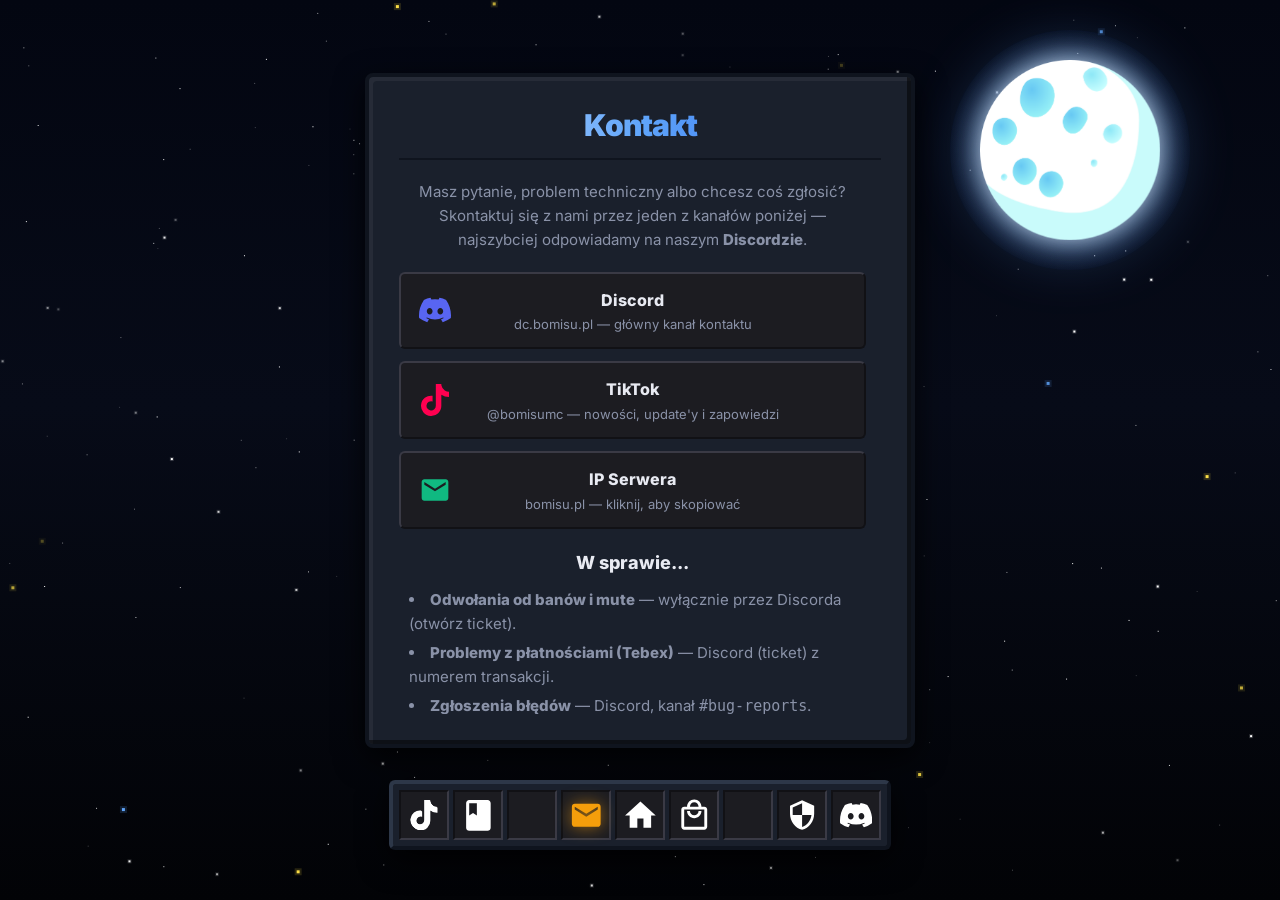
==== kontakt.html @ 2f1c6e87 "Add files via upload fix: szybka poprawka wizualna tła i stylów Przywrócono pożądany gradient tła i" ====
<!DOCTYPE html>
<html lang="pl">
<head>
<meta charset="UTF-8" />
<meta name="viewport" content="width=device-width, initial-scale=1.0" />
<title>Kontakt — Bomisu.pl</title>
<meta name="description" content="Skontaktuj się z Bomisu.pl przez Discord lub TikTok. Zgłoś problem techniczny, odwołanie od bana albo pytanie o płatności Tebex — czas odpowiedzi 24–48 h." />
<link rel="canonical" href="https://bomisu.pl/kontakt.html" />
<meta name="theme-color" content="#07040d" />
<link rel="icon" type="image/svg+xml" href="assets/favicon.svg" />
<meta property="og:type" content="website" />
<meta property="og:title" content="Kontakt — Bomisu.pl" />
<meta property="og:description" content="Skontaktuj się z Bomisu.pl przez Discord lub TikTok. Zgłoś problem techniczny, odwołanie od bana albo pytanie o płatności Tebex — czas odpowiedzi 24–48 h." />
<meta property="og:url" content="https://bomisu.pl/kontakt.html" />
<meta property="og:image" content="https://bomisu.pl/assets/og-image.png" />
<meta property="og:locale" content="pl_PL" />
<meta property="og:site_name" content="Bomisu.pl" />
<meta name="twitter:card" content="summary_large_image" />
<meta name="twitter:title" content="Kontakt — Bomisu.pl" />
<meta name="twitter:description" content="Skontaktuj się z Bomisu.pl przez Discord lub TikTok. Zgłoś problem techniczny, odwołanie od bana albo pytanie o płatności Tebex — czas odpowiedzi 24–48 h." />
<meta name="twitter:image" content="https://bomisu.pl/assets/og-image.png" />
<script>
  // Nowa podstrona od razu pokazuje ostatnią klatkę gwiazd zapisaną przed
  // przejściem, dzięki czemu tło jest ciągłe i nie mruga.
  try {
    const starSnapshot = sessionStorage.getItem('bgSnapshot');
    if (starSnapshot) {
      sessionStorage.removeItem('bgSnapshot');
      document.documentElement.style.setProperty('--bg-snapshot', 'url("' + starSnapshot + '")');
      document.documentElement.classList.add('bg-snapshot');
    }
  } catch (err) { /* brak dostępu do sessionStorage */ }
</script>
<script>
  // Skala interfejsu: Full HD (1920x1080) jest bazą, a większe ekrany
  // dostają proporcjonalnie większe elementy (np. 4K = dokładnie 2x).
  (function () {
    const root = document.documentElement;

    function applyUiScale() {
      const scale = Math.max(1, Math.min(window.innerWidth / 1920, window.innerHeight / 1080));
      const width = window.innerWidth / scale;
      const height = window.innerHeight / scale;

      root.style.setProperty('--ui-scale', scale.toFixed(4));
      root.style.setProperty('--ui-w', width.toFixed(2) + 'px');
      root.style.setProperty('--ui-h', height.toFixed(2) + 'px');
      root.style.setProperty('--ui-vw', (width / 100).toFixed(4) + 'px');
      root.style.setProperty('--ui-vh', (height / 100).toFixed(4) + 'px');
    }

    applyUiScale();
    window.addEventListener('resize', applyUiScale, { passive: true });
    window.addEventListener('orientationchange', applyUiScale, { passive: true });
  })();
</script>
<link rel="preload" href="assets/moon.png" as="image">
<link rel="preload" href="background.js?v=15" as="script">
<link rel="prefetch" href="index.html">
<link rel="prefetch" href="regulamin.html">
<link rel="prefetch" href="polityka-prywatnosci.html">
<link rel="prefetch" href="sklep.html">
<link rel="preload" href="assets/fonts/inter-latin-400.woff2" as="font" type="font/woff2" crossorigin>
<link rel="stylesheet" href="assets/style.css?v=12">
<style>
.contact-icon {
    fill: #f59e0b;
    transition: transform 0.2s, filter 0.2s;
    filter: drop-shadow(0 0 8px rgba(245, 158, 11, 0.6));
  }
  .contact-slot:hover .contact-icon {
    transform: scale(1.15);
    fill: #f59e0b;
    filter: drop-shadow(0 0 8px rgba(245, 158, 11, 0.6));
  }

  /* --- KARTY KONTAKTOWE --- */
  .contact-grid {
    display: flex;
    flex-direction: column;
    gap: 12px;
    margin: 20px 0;
  }
  .contact-card {
    display: flex;
    align-items: center;
    gap: 16px;
    padding: 14px 18px;
    background: var(--slot-bg);
    border-top: 2px solid var(--slot-border-dark);
    border-left: 2px solid var(--slot-border-dark);
    border-bottom: 2px solid var(--slot-border-light);
    border-right: 2px solid var(--slot-border-light);
    border-radius: 6px;
    text-decoration: none;
    color: var(--text);
    cursor: pointer;
    transition: transform 0.2s ease, box-shadow 0.2s ease, border-color 0.2s ease, background 0.2s ease;
    user-select: none;
  }
  .contact-card:hover {
    background: #252530;
    transform: translateX(4px);
  }
  .contact-card > svg {
    width: 32px; height: 32px;
    flex-shrink: 0;
    transition: transform 0.2s ease;
  }
  .contact-card:hover > svg { transform: scale(1.1); }
  .contact-card h3 {
    font-size: 16px;
    font-weight: 800;
    margin-bottom: 2px;
    color: var(--text);
  }
  .contact-card p {
    font-size: 13px;
    color: var(--muted);
    margin: 0;
    line-height: 1.4;
  }

  .discord-card > svg { fill: #5865F2; }
  .discord-card:hover {
    border-color: #5865F2;
    box-shadow: 0 0 20px rgba(88, 101, 242, 0.35);
  }
  .discord-card:hover h3 { color: #5865F2; }

  .tiktok-card > svg { color: #ff0050; }
  .tiktok-card:hover {
    border-color: #ff0050;
    box-shadow: 0 0 20px rgba(255, 0, 80, 0.35);
  }
  .tiktok-card:hover h3 { color: #ff0050; }

  .ip-card > svg { fill: var(--green); }
  .ip-card:hover {
    border-color: var(--green);
    box-shadow: 0 0 20px rgba(16, 185, 129, 0.35);
  }
  .ip-card:hover h3 { color: var(--green); }

  /* --- TELEFONY --- */
  @media (max-width: 600px) {
    .contact-card { padding: 12px 14px; gap: 12px; }
    .contact-card > svg { width: 26px; height: 26px; }
    .contact-card h3 { font-size: 14px; }
    .contact-card p { font-size: 12px; }
  }
</style>
</head>
<body>

  <div class="space-bg" id="space-bg">
    <canvas id="starfield" aria-hidden="true"></canvas>
  </div>

  <div class="moon-container" id="moon">
    <div class="moon-glow"></div>
    <div class="moon-img"></div>
  </div>

  <div class="ui-layer">
  <main class="rules-wrapper drop-in delay-1">
    <div class="mc-panel glow-target" id="main-panel">

      <h1>Kontakt</h1>

      <div class="rules-text">
        <p>Masz pytanie, problem techniczny albo chcesz coś zgłosić? Skontaktuj się z nami przez jeden z kanałów poniżej — najszybciej odpowiadamy na naszym <strong>Discordzie</strong>.</p>

        <div class="contact-grid">
          <a href="https://dc.bomisu.pl/" target="_blank" rel="noopener" class="contact-card discord-card">
            <svg viewBox="0 0 127.14 96.36" xmlns="http://www.w3.org/2000/svg">
              <path d="M107.7,8.07A105.15,105.15,0,0,0,81.47,0a72.06,72.06,0,0,0-3.36,6.83A97.68,97.68,0,0,0,49,6.83,72.37,72.37,0,0,0,45.64,0,105.89,105.89,0,0,0,19.39,8.09C2.79,32.65-1.71,56.6.54,80.21h0A105.73,105.73,0,0,0,32.71,96.36,77.7,77.7,0,0,0,39.6,85.25a68.42,68.42,0,0,1-10.85-5.18c.91-.66,1.8-1.34,2.66-2a75.57,75.57,0,0,0,64.32,0c.87.71,1.76,1.39,2.66,2a68.68,68.68,0,0,1-10.87,5.19,77,77,0,0,0,6.89,11.1A105.25,105.25,0,0,0,126.6,80.22h0C129.24,52.84,122.09,29.11,107.7,8.07ZM42.45,65.69C36.18,65.69,31,60,31,53s5-12.74,11.43-12.74S54,46,53.89,53,48.84,65.69,42.45,65.69Zm42.24,0C78.41,65.69,73.25,60,73.25,53s5-12.74,11.44-12.74S96.2,46,96.12,53,91.08,65.69,84.69,65.69Z"/>
            </svg>
            <div>
              <h3>Discord</h3>
              <p>dc.bomisu.pl — główny kanał kontaktu</p>
            </div>
          </a>

          <a href="https://www.tiktok.com/@bomisumc" target="_blank" rel="noopener" class="contact-card tiktok-card">
            <svg viewBox="0 0 448 512" xmlns="http://www.w3.org/2000/svg">
              <path fill="currentColor" d="M448,209.91a210.06,210.06,0,0,1-122.77-39.25V349.38A162.55,162.55,0,1,1,185,188.31V278.2a74.62,74.62,0,1,0,52.23,71.18V0l88,0a121.18,121.18,0,0,0,1.86,22.17h0A122.18,122.18,0,0,0,381,102.39a121.43,121.43,0,0,0,67,20.14Z"/>
            </svg>
            <div>
              <h3>TikTok</h3>
              <p>@bomisumc — nowości, update'y i zapowiedzi</p>
            </div>
          </a>

          <div class="contact-card ip-card" onclick="copyContactIP()" id="ip-card" title="Kliknij, aby skopiować IP">
            <svg viewBox="0 0 24 24" xmlns="http://www.w3.org/2000/svg">
              <path d="M20 4H4c-1.1 0-1.99.9-1.99 2L2 18c0 1.1.9 2 2 2h16c1.1 0 2-.9 2-2V6c0-1.1-.9-2-2-2zm0 4l-8 5-8-5V6l8 5 8-5v2z"/>
            </svg>
            <div>
              <h3>IP Serwera</h3>
              <p id="contact-ip">bomisu.pl — kliknij, aby skopiować</p>
            </div>
          </div>
        </div>

        <h2>W sprawie...</h2>
        <ul>
          <li><strong>Odwołania od banów i mute</strong> — wyłącznie przez Discorda (otwórz ticket).</li>
          <li><strong>Problemy z płatnościami (Tebex)</strong> — Discord (ticket) z numerem transakcji.</li>
          <li><strong>Zgłoszenia błędów</strong> — Discord, kanał <code>#bug-reports</code>.</li>
          <li><strong>Współpraca i reklama</strong> — kontakt przez Discord.</li>
          <li><strong>Problemy techniczne ze stroną</strong> — Discord lub ticket techniczny.</li>
        </ul>

        <h2>Czas odpowiedzi</h2>
        <p>Staramy się odpowiadać w ciągu <strong>24–48 godzin</strong>. W weekendy i święta może to potrwać nieco dłużej. Prosimy o cierpliwość — każdy ticket jest przez nas sprawdzany.</p>

        <p>⚠️ <strong>Nie wysyłaj tej samej sprawy wielokrotnie</strong> — duplikaty tylko wydłużają czas oczekiwania na odpowiedź.</p>

        <p style="margin-top: 20px; color: var(--blue); font-weight: bold; text-align: center;">Do zobaczenia na serwerze i na Discordzie! 🌙</p>
      </div>
    </div>
  </main>

  <div class="bottom-bar drop-in delay-2">
    <nav aria-label="Nawigacja główna">
      <div class="hotbar glow-target" id="hotbar">

        <div class="slot tiktok-slot" role="link" tabindex="0" data-href="https://www.tiktok.com/@bomisumc" data-external="true" aria-label="TikTok — otwiera się w nowej karcie">
          <svg aria-hidden="true" class="tiktok-icon" viewBox="0 0 448 512" xmlns="http://www.w3.org/2000/svg">
            <path fill="currentColor" d="M448,209.91a210.06,210.06,0,0,1-122.77-39.25V349.38A162.55,162.55,0,1,1,185,188.31V278.2a74.62,74.62,0,1,0,52.23,71.18V0l88,0a121.18,121.18,0,0,0,1.86,22.17h0A122.18,122.18,0,0,0,381,102.39a121.43,121.43,0,0,0,67,20.14Z" transform="translate(-8, -8)"/>
            <path fill="currentColor" d="M448,209.91a210.06,210.06,0,0,1-122.77-39.25V349.38A162.55,162.55,0,1,1,185,188.31V278.2a74.62,74.62,0,1,0,52.23,71.18V0l88,0a121.18,121.18,0,0,0,1.86,22.17h0A122.18,122.18,0,0,0,381,102.39a121.43,121.43,0,0,0,67,20.14Z" transform="translate(8, 8)"/>
            <path fill="currentColor" d="M448,209.91a210.06,210.06,0,0,1-122.77-39.25V349.38A162.55,162.55,0,1,1,185,188.31V278.2a74.62,74.62,0,1,0,52.23,71.18V0l88,0a121.18,121.18,0,0,0,1.86,22.17h0A122.18,122.18,0,0,0,381,102.39a121.43,121.43,0,0,0,67,20.14Z"/>
          </svg>
          <div class="tooltip">
            <div class="tooltip-title">TikTok</div>
            <div class="tooltip-desc">Zobacz naszego TikToka! Kliknij, aby wejść.</div>
          </div>
        </div>

        <div class="slot rules-slot" role="link" tabindex="0" data-href="regulamin.html" aria-label="Regulamin">
          <svg aria-hidden="true" class="rules-icon" viewBox="0 0 24 24" xmlns="http://www.w3.org/2000/svg">
            <path d="M18 2H6c-1.1 0-2 .9-2 2v16c0 1.1.9 2 2 2h12c1.1 0 2-.9 2-2V4c0-1.1-.9-2-2-2zM6 4h5v8l-2.5-1.5L6 12V4z"/>
          </svg>
          <div class="tooltip">
            <div class="tooltip-title">Regulamin</div>
            <div class="tooltip-desc">Zapoznaj się z zasadami panującymi na serwerze.</div>
          </div>
        </div>

        <div class="slot"></div>

        <div class="slot contact-slot" role="link" tabindex="0" data-href="kontakt.html" aria-label="Kontakt" aria-current="page">
          <svg aria-hidden="true" class="contact-icon" viewBox="0 0 24 24" xmlns="http://www.w3.org/2000/svg">
            <path d="M20 4H4c-1.1 0-1.99.9-1.99 2L2 18c0 1.1.9 2 2 2h16c1.1 0 2-.9 2-2V6c0-1.1-.9-2-2-2zm0 4l-8 5-8-5V6l8 5 8-5v2z"/>
          </svg>
          <div class="tooltip">
            <div class="tooltip-title">Kontakt</div>
            <div class="tooltip-desc">Jesteś na tej stronie.</div>
          </div>
        </div>

        <div class="slot home-slot" role="link" tabindex="0" data-href="index.html" aria-label="Strona główna">
          <svg aria-hidden="true" class="home-icon" viewBox="0 0 24 24" xmlns="http://www.w3.org/2000/svg">
            <path d="M10 20v-6h4v6h5v-8h3L12 3 2 12h3v8z"/>
          </svg>
          <div class="tooltip">
            <div class="tooltip-title">Strona Główna</div>
            <div class="tooltip-desc">Wróć do menu głównego.</div>
          </div>
        </div>

        <div class="slot shop-slot" role="link" tabindex="0" data-href="sklep.html" aria-label="Sklep">
          <svg aria-hidden="true" class="shop-icon" viewBox="0 0 24 24" xmlns="http://www.w3.org/2000/svg">
            <path d="M19 6h-2c0-2.76-2.24-5-5-5S7 3.24 7 6H5c-1.1 0-2 .9-2 2v12c0 1.1.9 2 2 2h14c1.1 0 2-.9 2-2V8c0-1.1-.9-2-2-2zm-7-3c1.66 0 3 1.34 3 3H9c0-1.66 1.34-3 3-3zm7 17H5V8h14v12zm-7-8c-1.66 0-3-1.34-3-3H7c0 2.76 2.24 5 5 5s5-2.24 5-5h-2c0 1.66-1.34 3-3 3z"/>
          </svg>
          <div class="tooltip">
            <div class="tooltip-title">Sklep</div>
            <div class="tooltip-desc">Wybierz kwotę i wesprzyj serwer.</div>
          </div>
        </div>

        <div class="slot"></div>

        <div class="slot privacy-slot" role="link" tabindex="0" data-href="polityka-prywatnosci.html" aria-label="Polityka prywatności">
          <svg aria-hidden="true" class="privacy-icon" viewBox="0 0 24 24" xmlns="http://www.w3.org/2000/svg">
            <path d="M12 1L3 5v6c0 5.55 3.84 10.74 9 12 5.16-1.26 9-6.45 9-12V5l-9-4zm0 10.99h7c-.53 4.12-3.28 7.79-7 8.94V12H5V6.3l7-3.11v8.8z"/>
          </svg>
          <div class="tooltip">
            <div class="tooltip-title">Polityka Prywatności</div>
            <div class="tooltip-desc">Informacje o przetwarzaniu danych i ciasteczkach.</div>
          </div>
        </div>

        <div class="slot discord-slot" role="link" tabindex="0" data-href="https://dc.bomisu.pl/" data-external="true" aria-label="Discord — otwiera się w nowej karcie">
          <svg aria-hidden="true" class="discord-icon" viewBox="0 0 127.14 96.36" xmlns="http://www.w3.org/2000/svg">
            <path d="M107.7,8.07A105.15,105.15,0,0,0,81.47,0a72.06,72.06,0,0,0-3.36,6.83A97.68,97.68,0,0,0,49,6.83,72.37,72.37,0,0,0,45.64,0,105.89,105.89,0,0,0,19.39,8.09C2.79,32.65-1.71,56.6.54,80.21h0A105.73,105.73,0,0,0,32.71,96.36,77.7,77.7,0,0,0,39.6,85.25a68.42,68.42,0,0,1-10.85-5.18c.91-.66,1.8-1.34,2.66-2a75.57,75.57,0,0,0,64.32,0c.87.71,1.76,1.39,2.66,2a68.68,68.68,0,0,1-10.87,5.19,77,77,0,0,0,6.89,11.1A105.25,105.25,0,0,0,126.6,80.22h0C129.24,52.84,122.09,29.11,107.7,8.07ZM42.45,65.69C36.18,65.69,31,60,31,53s5-12.74,11.43-12.74S54,46,53.89,53,48.84,65.69,42.45,65.69Zm42.24,0C78.41,65.69,73.25,60,73.25,53s5-12.74,11.44-12.74S96.2,46,96.12,53,91.08,65.69,84.69,65.69Z"/>
          </svg>
          <div class="tooltip">
            <div class="tooltip-title">Discord</div>
            <div class="tooltip-desc">Dołącz do naszej społeczności! Kliknij, aby wejść.</div>
          </div>
        </div>

      </div>
    </nav>
  </div>

  </div><!-- /.ui-layer -->

<script src="background.js?v=15"></script>
<script>
  // ====== KOPIUJ IP (karta kontaktowa) ======
  function copyContactIP() {
    const label = document.getElementById('contact-ip');
    navigator.clipboard.writeText('bomisu.pl').then(() => {
      const old = label.textContent;
      label.textContent = '✅ Skopiowano: bomisu.pl';
      setTimeout(() => { label.textContent = old; }, 2000);
    });
  }
</script>
</body>
</html>
---- assets/style.css ----
@font-face {
  font-family: 'Inter';
  font-style: normal;
  font-weight: 400;
  font-display: swap;
  src: url('fonts/inter-latin-400.woff2') format('woff2');
  unicode-range: U+0000-00FF,U+0131,U+0152-0153,U+02BB-02BC,U+02C6,U+02DA,U+02DC,U+0304,U+0308,U+0329,U+2000-206F,U+20AC,U+2122,U+2191,U+2193,U+2212,U+2215,U+FEFF,U+FFFD;
}

@font-face {
  font-family: 'Inter';
  font-style: normal;
  font-weight: 400;
  font-display: swap;
  src: url('fonts/inter-latin-ext-400.woff2') format('woff2');
  unicode-range: U+0100-02BA,U+02BD-02C5,U+02C7-02CC,U+02CE-02D7,U+02DD-02FF,U+0304,U+0308,U+0329,U+1D00-1DBF,U+1E00-1E9F,U+1EF2-1EFF,U+2020,U+20A0-20AB,U+20AD-20C0,U+2113,U+2C60-2C7F,U+A720-A7FF;
}

@font-face {
  font-family: 'Inter';
  font-style: normal;
  font-weight: 600;
  font-display: swap;
  src: url('fonts/inter-latin-600.woff2') format('woff2');
  unicode-range: U+0000-00FF,U+0131,U+0152-0153,U+02BB-02BC,U+02C6,U+02DA,U+02DC,U+0304,U+0308,U+0329,U+2000-206F,U+20AC,U+2122,U+2191,U+2193,U+2212,U+2215,U+FEFF,U+FFFD;
}

@font-face {
  font-family: 'Inter';
  font-style: normal;
  font-weight: 600;
  font-display: swap;
  src: url('fonts/inter-latin-ext-600.woff2') format('woff2');
  unicode-range: U+0100-02BA,U+02BD-02C5,U+02C7-02CC,U+02CE-02D7,U+02DD-02FF,U+0304,U+0308,U+0329,U+1D00-1DBF,U+1E00-1E9F,U+1EF2-1EFF,U+2020,U+20A0-20AB,U+20AD-20C0,U+2113,U+2C60-2C7F,U+A720-A7FF;
}

@font-face {
  font-family: 'Inter';
  font-style: normal;
  font-weight: 800;
  font-display: swap;
  src: url('fonts/inter-latin-800.woff2') format('woff2');
  unicode-range: U+0000-00FF,U+0131,U+0152-0153,U+02BB-02BC,U+02C6,U+02DA,U+02DC,U+0304,U+0308,U+0329,U+2000-206F,U+20AC,U+2122,U+2191,U+2193,U+2212,U+2215,U+FEFF,U+FFFD;
}

@font-face {
  font-family: 'Inter';
  font-style: normal;
  font-weight: 800;
  font-display: swap;
  src: url('fonts/inter-latin-ext-800.woff2') format('woff2');
  unicode-range: U+0100-02BA,U+02BD-02C5,U+02C7-02CC,U+02CE-02D7,U+02DD-02FF,U+0304,U+0308,U+0329,U+1D00-1DBF,U+1E00-1E9F,U+1EF2-1EFF,U+2020,U+20A0-20AB,U+20AD-20C0,U+2113,U+2C60-2C7F,U+A720-A7FF;
}

@font-face {
  font-family: 'Inter';
  font-style: normal;
  font-weight: 900;
  font-display: swap;
  src: url('fonts/inter-latin-900.woff2') format('woff2');
  unicode-range: U+0000-00FF,U+0131,U+0152-0153,U+02BB-02BC,U+02C6,U+02DA,U+02DC,U+0304,U+0308,U+0329,U+2000-206F,U+20AC,U+2122,U+2191,U+2193,U+2212,U+2215,U+FEFF,U+FFFD;
}

@font-face {
  font-family: 'Inter';
  font-style: normal;
  font-weight: 900;
  font-display: swap;
  src: url('fonts/inter-latin-ext-900.woff2') format('woff2');
  unicode-range: U+0100-02BA,U+02BD-02C5,U+02C7-02CC,U+02CE-02D7,U+02DD-02FF,U+0304,U+0308,U+0329,U+1D00-1DBF,U+1E00-1E9F,U+1EF2-1EFF,U+2020,U+20A0-20AB,U+20AD-20C0,U+2113,U+2C60-2C7F,U+A720-A7FF;
}

/* ====== BOMISU.PL — WSPÓLNY STYL ====== */

:root {
  --bg-void: #07040d;
  --bg-purple: #150b26;
  --panel-bg: #1a202c;
  --panel-border: #0f141e;
  --blue: #4f8dff;
  --yellow: #fde047;
  --green: #10b981;
  --red: #ff4f4f;
  --text: #e8eaf2;
  --muted: #8a92a8;

  --slot-bg: #1c1c21;
  --slot-border-light: #111115;
  --slot-border-dark: #3a3a45;

  --shop-blue: #4f8dff;

  /* Skalowanie interfejsu — wartości ustawia skrypt w <head>. */
  --ui-scale: 1;
  --ui-w: 100vw;
  --ui-h: 100vh;
  --ui-vw: 1vw;
  --ui-vh: 1vh;

  --content-align: center;
  --legal-body-align: left;
}

* { margin: 0; padding: 0; box-sizing: border-box; }

html { height: 100%; }

body {
  font-family: 'Inter', system-ui, sans-serif;
  background: radial-gradient(circle at 50% 0%, var(--bg-purple) 0%, var(--bg-void) 100%);
  color: var(--text);
  position: relative;
  overflow: hidden;
  height: 100%;
  user-select: none;
  -webkit-user-select: none;
}

/* --- WYRÓWNANIE TREŚCI PANELI --- */
.mc-panel { text-align: var(--content-align); }

.nickname-row input { text-align: center; }

.terms-row { text-align: var(--legal-body-align); }

.contact-card {
  position: relative;
  justify-content: center;
  text-align: center;
}
.contact-card > svg {
  position: absolute;
  left: 18px;
  top: 50%;
  transform: translateY(-50%);
  transition: transform 0.2s ease;
}
.contact-card:hover > svg { transform: translateY(-50%) scale(1.1); }
.contact-card > div {
  flex: 0 1 auto;
  text-align: center;
}

.legal-page .rules-text {
  max-width: 62ch;
  margin-left: auto;
  margin-right: auto;
  text-align: var(--legal-body-align);
}
.legal-page .rules-text h2,
.legal-page .last-updated {
  text-align: var(--content-align);
}

/* Warstwa interfejsu skaluje się do rozdzielczości ekranu.
   Full HD jest bazą, więc 4K wygląda tak samo, tylko większe. */
.ui-layer {
  position: fixed;
  top: 0; left: 0;
  width: var(--ui-w);
  height: var(--ui-h);
  display: flex;
  flex-direction: column;
  justify-content: space-between;
  align-items: center;
  padding: 40px 20px;
  transform: scale(var(--ui-scale));
  transform-origin: top left;
  z-index: 3;
  pointer-events: none;
}

.ui-layer > .bottom-bar,
.ui-layer > .rules-wrapper { pointer-events: auto; }

/* --- ANIMACJE PRZEJŚCIA --- */
@keyframes dropIn {
  0% { transform: translateY(calc(var(--ui-h) * -1)); opacity: 0; }
  100% { transform: translateY(0); opacity: 1; }
}

@keyframes dropOut {
  0%   { transform: translateY(0); opacity: 1; }
  60%  { opacity: 1; }
  100% { transform: translateY(var(--ui-h)); opacity: 0; }
}

.drop-in {
  animation: dropIn 0.8s cubic-bezier(0.2, 0.8, 0.2, 1) forwards;
  opacity: 0;
}
.delay-1 { animation-delay: 0.1s; }
.delay-2 { animation-delay: 0.2s; }

body.page-exit { pointer-events: none; }

body.page-exit .drop-in {
  animation: dropOut 0.5s cubic-bezier(0.55, 0, 0.9, 0.5) forwards !important;
  animation-delay: 0s !important;
}

body.page-exit .bottom-bar.drop-in { animation-delay: 0.06s !important; }

/* --- TŁO Z GWIAZDKAMI --- */
.space-bg {
  position: fixed;
  top: 0; left: 0; right: 0; bottom: 0;
  z-index: 0;
  pointer-events: none;
  overflow: hidden;
  contain: strict;
  background: linear-gradient(180deg, #07102a 0%, #111d45 40%, #07040d 100%);
  background: linear-gradient(180deg, #030611 0%, #070b18 45%, #020306 100%);
}

/* Ostatnia klatka gwiazd zapisana przed przejściem — most między podstronami. */
body::before {
  content: '';
  position: fixed;
  top: 0; left: 0; right: 0; bottom: 0;
  z-index: 1;
  pointer-events: none;
  background: var(--bg-snapshot, none) center / 100% 100% no-repeat;
}
html:not(.bg-snapshot) body::before { display: none; }

#starfield {
  position: absolute;
  top: 0; left: 0;
  display: block;
  width: 100%; height: 100%;
}

/* --- KSIĘŻYC --- */
.moon-container {
  position: fixed;
  top: 0; left: 0;
  width: calc(180px * var(--ui-scale));
  height: calc(180px * var(--ui-scale));
  cursor: grab;
  z-index: 2;
  touch-action: none;
  will-change: transform;
  opacity: 0;
}

.moon-container.loaded { opacity: 1; transition: opacity 0.3s ease; }
.moon-container.loaded.instant { transition: none; }
.moon-container:active { cursor: grabbing; }

.moon-img {
  width: 100%; height: 100%;
  background-image: url('moon.png');
  background-size: contain;
  background-repeat: no-repeat;
  background-position: center;
  filter:
    drop-shadow(0 0 calc(12px * var(--ui-scale)) rgba(255, 255, 255, 0.9))
    drop-shadow(0 0 calc(24px * var(--ui-scale)) rgba(191, 219, 254, 0.65))
    drop-shadow(0 0 calc(44px * var(--ui-scale)) rgba(96, 165, 250, 0.35))
    drop-shadow(0 0 calc(68px * var(--ui-scale)) rgba(37, 99, 235, 0.12));
  will-change: transform;
}

/* Lewitacja tylko w stanie idle. Animacja startuje od zera, więc księżyc
   nie teleportuje się po wytraceniu prędkości. */
.moon-container.idle .moon-img,
.moon-container.idle .moon-glow { animation: moonFloat 6s ease-in-out infinite; }

/* Halo lewituje razem z obrazem księżyca, a pulsuje tylko jego
   pseudoelement. Animujemy opacity i transform, nie filtr drop-shadow,
   żeby przeglądarka mogła komponować warstwę na GPU. */
.moon-glow {
  position: absolute;
  inset: 0;
  pointer-events: none;
  z-index: -1;
  will-change: transform;
}

.moon-glow::before {
  content: '';
  position: absolute;
  inset: calc(-30px * var(--ui-scale));
  border-radius: 50%;
  background:
    radial-gradient(circle closest-side,
      transparent 61%,
      rgba(186, 230, 253, 0.62) 65%,
      rgba(147, 197, 253, 0.4) 71%,
      rgba(96, 165, 250, 0.2) 79%,
      rgba(37, 99, 235, 0.07) 89%,
      transparent 100%),
    radial-gradient(circle,
      rgba(255, 255, 255, 0.5) 0%,
      rgba(219, 234, 254, 0.42) 26%,
      rgba(147, 197, 253, 0.3) 42%,
      rgba(96, 165, 250, 0.17) 58%,
      rgba(37, 99, 235, 0.06) 72%,
      transparent 86%);
  opacity: 0.5;
  animation: moonPulse 6s ease-in-out infinite alternate;
  will-change: opacity, transform;
}

@keyframes moonFloat {
  0%, 100% { transform: translate(0, 0); }
  50% { transform: translate(calc(-10px * var(--ui-scale)), calc(-22px * var(--ui-scale))); }
}

@keyframes moonPulse {
  from { opacity: 0.25; transform: scale(0.97); }
  to { opacity: 0.55; transform: scale(1.02); }
}

/* --- EFEKT PODŚWIETLENIA GUI --- */
.glow-target { transition: box-shadow 0.3s ease, border-color 0.3s ease, text-shadow 0.3s ease; }

.mc-panel.near-moon {
  border-color: rgba(147, 197, 253, 0.8);
  box-shadow: inset -4px -4px 0px rgba(0,0,0,0.5), inset 4px 4px 0px rgba(255,255,255,0.05),
              0 0 30px rgba(79, 141, 255, 0.5), 0 0 70px rgba(79, 141, 255, 0.25);
}

.hotbar.near-moon {
  border-color: rgba(147, 197, 253, 0.8);
  box-shadow: 0 0 30px rgba(79, 141, 255, 0.5), inset 0 0 15px rgba(79, 141, 255, 0.2);
}

/* --- GŁÓWNY KONTENER PANELU --- */
.rules-wrapper {
  display: flex;
  justify-content: center;
  align-items: center;
  flex-grow: 1;
  width: 100%;
  max-width: 550px;
  z-index: 10;
  padding: 10px 0;
  min-height: 0;
  overflow: visible;
}

.mc-panel {
  background: var(--panel-bg);
  border: 4px solid var(--panel-border);
  box-shadow: inset -4px -4px 0px rgba(0,0,0,0.5), inset 4px 4px 0px rgba(255,255,255,0.05), 0 10px 30px rgba(0,0,0,0.8);
  border-radius: 8px;
  padding: 30px;
  width: 100%;
  height: calc(var(--ui-vh) * 75);
  max-height: calc(var(--ui-vh) * 75);
  display: flex;
  flex-direction: column;
  position: relative;
}

.mc-panel h1 {
  text-align: center;
  font-size: 30px;
  font-weight: 900;
  letter-spacing: -1px;
  margin-bottom: 20px;
  background: linear-gradient(90deg, #dbeafe, #60a5fa, #2563eb, #60a5fa, #dbeafe);
  background-size: 200% auto;
  -webkit-background-clip: text;
  background-clip: text;
  color: transparent;
  animation: textFlow 5s linear infinite;
  border-bottom: 2px solid var(--panel-border);
  padding-bottom: 15px;
}

@keyframes textFlow {
  0% { background-position: 0% center; }
  100% { background-position: -200% center; }
}

.rules-text {
  overflow-y: auto;
  padding-right: 15px;
  font-size: 15px;
  line-height: 1.6;
  color: var(--muted);
  flex-grow: 1;
}

.rules-text::-webkit-scrollbar { width: 8px; }
.rules-text::-webkit-scrollbar-track { background: var(--panel-border); border-radius: 4px; }
.rules-text::-webkit-scrollbar-thumb { background: var(--blue); border-radius: 4px; }

.rules-text h2 { color: var(--text); font-size: 18px; margin-top: 20px; margin-bottom: 10px; font-weight: 800; }
.rules-text p { margin-bottom: 10px; }
.rules-text ul { list-style-position: inside; margin-bottom: 15px; padding-left: 10px; text-align: var(--legal-body-align); }
.rules-text ol { text-align: var(--legal-body-align); }
.rules-text li { margin-bottom: 5px; }

/* --- DOLNA SEKCJA (Hotbar) --- */
.bottom-bar {
  width: 100%;
  display: flex;
  justify-content: center;
  padding-bottom: 10px;
  z-index: 10;
  flex-shrink: 0;
}

.hotbar {
  display: grid;
  grid-template-columns: repeat(9, 1fr);
  gap: 4px;
  background-color: var(--panel-bg);
  border-top: 4px solid #2d3748;
  border-left: 4px solid #2d3748;
  border-bottom: 4px solid var(--panel-border);
  border-right: 4px solid var(--panel-border);
  padding: 6px;
  border-radius: 6px;
  box-shadow: 0 10px 30px rgba(0,0,0,0.8);
}

.slot {
  width: 50px; height: 50px;
  background-color: var(--slot-bg);
  border-top: 2px solid var(--slot-border-light);
  border-left: 2px solid var(--slot-border-light);
  border-bottom: 2px solid var(--slot-border-dark);
  border-right: 2px solid var(--slot-border-dark);
  transition: background-color 0.2s;
  cursor: pointer;
  position: relative;
  display: flex;
  justify-content: center;
  align-items: center;
}

.slot:hover { background-color: #3a3a45; box-shadow: inset 0 0 10px rgba(79, 141, 255, 0.5); }

/* Sloty hotbaru pełniące rolę linku: zerujemy domyślne style przeglądarki. */
.slot[role="link"] { color: inherit; text-decoration: none; }
.slot[role="link"]:focus-visible {
  outline: 2px solid var(--blue);
  outline-offset: 2px;
}

/* --- IKONY --- */
.tiktok-icon { width: 65%; height: 65%; color: #ffffff; transition: transform 0.2s, filter 0.2s, color 0.2s; }
.tiktok-slot:hover .tiktok-icon { transform: scale(1.15); color: #ff0050; filter: drop-shadow(0 0 8px rgba(255, 0, 80, 0.8)); }

.rules-icon { width: 80%; height: 80%; fill: #ffffff; transition: transform 0.2s, filter 0.2s, fill 0.2s; }
.rules-slot:hover .rules-icon { transform: scale(1.15); fill: var(--yellow); filter: drop-shadow(0 0 8px rgba(253, 224, 71, 0.8)); }

.contact-icon { width: 75%; height: 75%; fill: #ffffff; transition: transform 0.2s, filter 0.2s, fill 0.2s; }
.contact-slot:hover .contact-icon { transform: scale(1.15); fill: #f59e0b; filter: drop-shadow(0 0 8px rgba(245, 158, 11, 0.8)); }

.shop-icon { width: 75%; height: 75%; fill: #ffffff; transition: transform 0.2s, filter 0.2s, fill 0.2s; }
.shop-slot:hover .shop-icon { transform: scale(1.15); fill: var(--shop-blue); filter: drop-shadow(0 0 8px rgba(79, 141, 255, 0.8)); }

.home-icon { width: 80%; height: 80%; fill: #ffffff; transition: transform 0.2s, filter 0.2s, fill 0.2s; }
.home-slot:hover .home-icon { transform: scale(1.15); fill: var(--blue); filter: drop-shadow(0 0 8px rgba(79, 141, 255, 0.8)); }

.privacy-icon { width: 70%; height: 70%; fill: #ffffff; transition: transform 0.2s, filter 0.2s, fill 0.2s; }
.privacy-slot:hover .privacy-icon { transform: scale(1.15); fill: #4ade80; filter: drop-shadow(0 0 8px rgba(74, 222, 128, 0.8)); }

.discord-icon { width: 70%; height: 70%; fill: #ffffff; transition: transform 0.2s, filter 0.2s, fill 0.2s; }
.discord-slot:hover .discord-icon { transform: scale(1.15); fill: #5865F2; filter: drop-shadow(0 0 8px rgba(88, 101, 242, 0.8)); }

/* --- TOOLTIPY --- */
.tooltip {
  position: absolute;
  bottom: calc(100% + 12px);
  right: 0;
  background-color: rgba(10, 12, 16, 0.95);
  border: 2px solid #0f141e;
  outline: 2px solid var(--blue);
  padding: 10px 14px;
  border-radius: 6px;
  color: #fff;
  font-size: 13px;
  width: max-content;
  max-width: 220px;
  pointer-events: none;
  opacity: 0;
  transform: translateY(10px);
  transition: opacity 0.2s, transform 0.2s;
  z-index: 100;
  text-align: left;
  box-shadow: 0 4px 15px rgba(79, 141, 255, 0.2);
}

.tooltip::after {
  content: '';
  position: absolute;
  top: 100%; right: 15px;
  border-width: 6px;
  border-style: solid;
  border-color: var(--blue) transparent transparent transparent;
}

.slot:hover .tooltip,
.slot:focus-visible .tooltip { opacity: 1; transform: translateY(0); }
.tooltip-title { color: var(--blue); font-weight: 800; margin-bottom: 4px; font-size: 14px; }
.tooltip-desc { color: var(--muted); line-height: 1.4; }

.tiktok-slot .tooltip { right: auto; left: 0; }
.tiktok-slot .tooltip::after { right: auto; left: 15px; }
.tiktok-slot .tooltip-title { color: #ff0050; }

.rules-slot .tooltip { right: auto; left: 0; }
.rules-slot .tooltip::after { right: auto; left: 15px; }
.rules-slot .tooltip-title { color: var(--yellow); }

.contact-slot .tooltip { right: auto; left: 50%; transform: translate(-50%, 10px); }
.contact-slot .tooltip::after { right: auto; left: 50%; transform: translateX(-50%); }
.contact-slot:hover .tooltip,
.contact-slot:focus-visible .tooltip { transform: translate(-50%, 0); }
.contact-slot .tooltip-title { color: #f59e0b; }

.shop-slot .tooltip { right: auto; left: 50%; transform: translate(-50%, 10px); }
.shop-slot .tooltip::after { right: auto; left: 50%; transform: translateX(-50%); }
.shop-slot:hover .tooltip,
.shop-slot:focus-visible .tooltip { transform: translate(-50%, 0); }
.shop-slot .tooltip-title { color: var(--shop-blue); }

.privacy-slot .tooltip { right: auto; left: 50%; transform: translate(-50%, 10px); }
.privacy-slot .tooltip::after { right: auto; left: 50%; transform: translateX(-50%); }
.privacy-slot:hover .tooltip,
.privacy-slot:focus-visible .tooltip { transform: translate(-50%, 0); }
.privacy-slot .tooltip-title { color: #4ade80; }

.home-slot .tooltip { right: auto; left: 50%; transform: translate(-50%, 10px); }
.home-slot .tooltip::after { right: auto; left: 50%; transform: translateX(-50%); }
.home-slot:hover .tooltip,
.home-slot:focus-visible .tooltip { transform: translate(-50%, 0); }

.discord-slot .tooltip-title { color: #5865F2; }

/* --- TELEFONY --- */
@media (max-width: 600px) {
  .ui-layer { padding: 20px 10px; }

  .rules-wrapper { max-width: 100%; padding: 5px 0; }
  .mc-panel { height: calc(var(--ui-vh) * 65); max-height: calc(var(--ui-vh) * 65); padding: 15px; }
  .mc-panel h1 { font-size: 22px; }
  .rules-text { font-size: 13px; }

  .bottom-bar { padding-left: 5px; padding-right: 5px; }
  .hotbar { width: 100%; padding: 4px; gap: 2px; border-width: 3px; }
  .slot { width: 100%; height: auto; aspect-ratio: 1 / 1; border-width: 1px; }

  .tooltip { display: none; }
  .moon-container { width: 100px; height: 100px; }
  .moon-glow::before { inset: -30px; }
  .moon-img {
    filter:
      drop-shadow(0 0 14px rgba(255, 255, 255, 0.95))
      drop-shadow(0 0 32px rgba(191, 219, 254, 0.8))
      drop-shadow(0 0 65px rgba(96, 165, 250, 0.5));
  }
}

/* --- TRYB OSZCZĘDNY / OGRANICZONY RUCH --- */
html.low-power .mc-panel h1,
html.low-power .moon-glow::before { animation: none; }
html.low-power .moon-img { filter: drop-shadow(0 0 14px rgba(219, 234, 254, 0.8)) drop-shadow(0 0 32px rgba(96, 165, 250, 0.4)); }
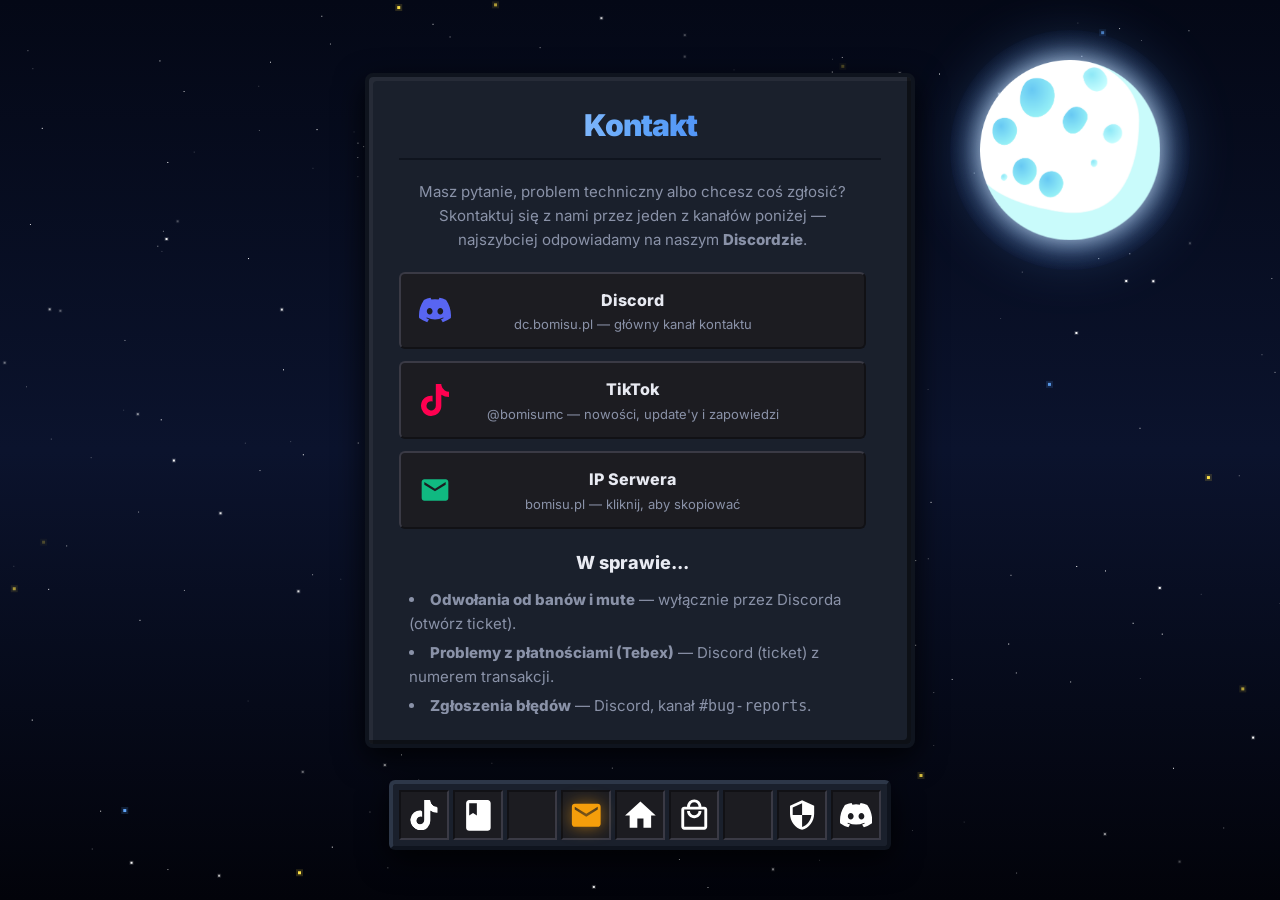
==== commit 52c36c92: "Add files via upload fix: popraw odliczanie i wiadomość końcową Dodano edytowalną datę, opis i wiad" ====
--- a/kontakt.html
+++ b/kontakt.html
@@ -61,7 +61,7 @@
 <link rel="prefetch" href="polityka-prywatnosci.html">
 <link rel="prefetch" href="sklep.html">
 <link rel="preload" href="assets/fonts/inter-latin-400.woff2" as="font" type="font/woff2" crossorigin>
-<link rel="stylesheet" href="assets/style.css?v=12">
+<link rel="stylesheet" href="assets/style.css?v=19">
 <style>
 .contact-icon {
     fill: #f59e0b;
--- a/assets/style.css
+++ b/assets/style.css
@@ -209,8 +209,7 @@
   pointer-events: none;
   overflow: hidden;
   contain: strict;
-  background: linear-gradient(180deg, #07102a 0%, #111d45 40%, #07040d 100%);
-  background: linear-gradient(180deg, #030611 0%, #070b18 45%, #020306 100%);
+  background: linear-gradient(180deg, #040816 0%, #0b132d 50%, #02030a 100%);
 }
 
 /* Ostatnia klatka gwiazd zapisana przed przejściem — most między podstronami. */
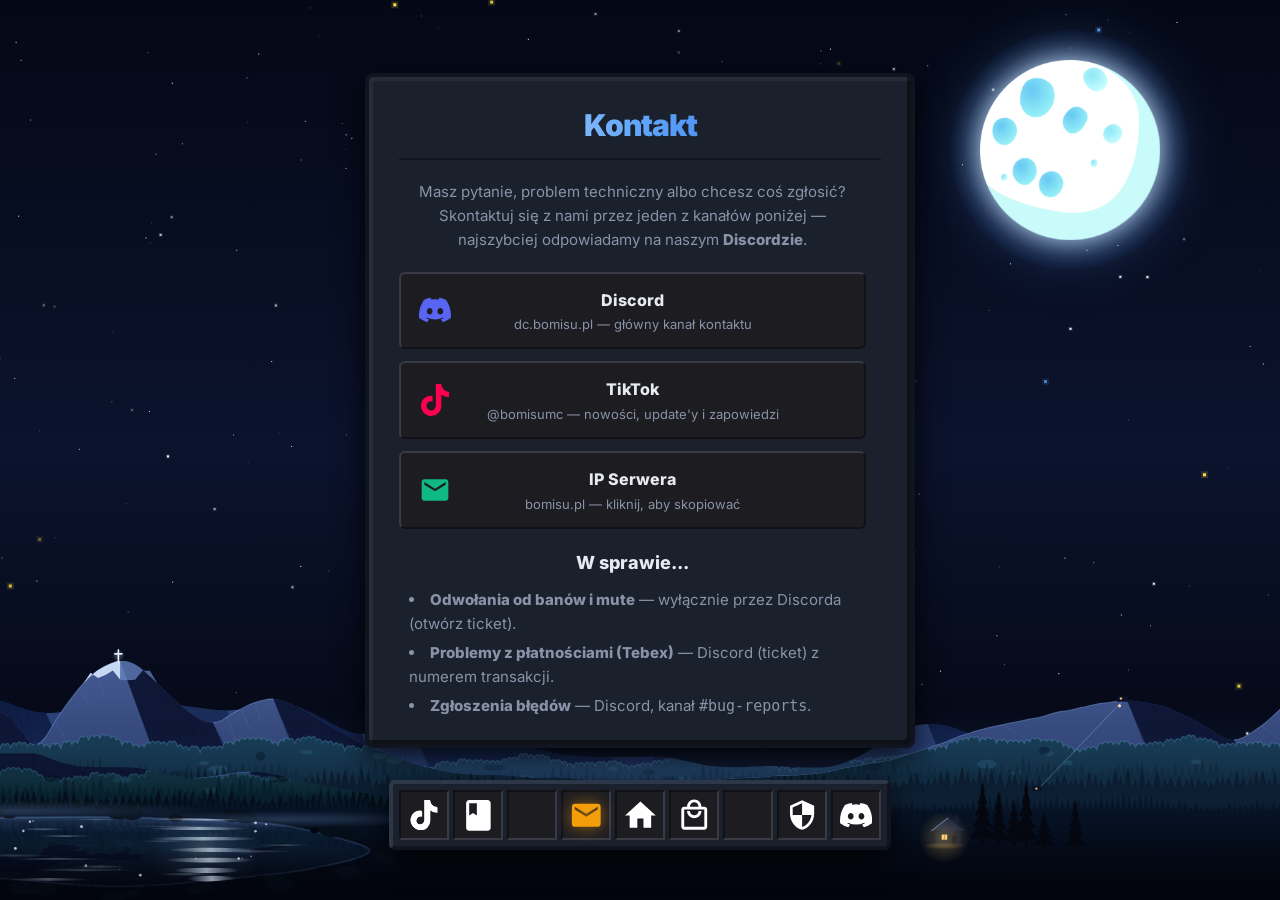
==== commit 922038da: "Add files via upload fix: popraw działanie odliczania i konfiguracji Zmieniono źródło daty z countd" ====
--- a/kontakt.html
+++ b/kontakt.html
@@ -55,13 +55,15 @@
   })();
 </script>
 <link rel="preload" href="assets/moon.png" as="image">
+<link rel="preload" as="image" href="assets/mountains-lake.svg">
+<link rel="preload" as="image" href="assets/lake-shimmer.svg">
 <link rel="preload" href="background.js?v=15" as="script">
 <link rel="prefetch" href="index.html">
 <link rel="prefetch" href="regulamin.html">
 <link rel="prefetch" href="polityka-prywatnosci.html">
 <link rel="prefetch" href="sklep.html">
 <link rel="preload" href="assets/fonts/inter-latin-400.woff2" as="font" type="font/woff2" crossorigin>
-<link rel="stylesheet" href="assets/style.css?v=19">
+<link rel="stylesheet" href="assets/style.css?v=20">
 <style>
 .contact-icon {
     fill: #f59e0b;
@@ -155,6 +157,7 @@
 
   <div class="space-bg" id="space-bg">
     <canvas id="starfield" aria-hidden="true"></canvas>
+    <div class="scenery" aria-hidden="true"><div class="scenery-land"></div><div class="scenery-water"></div></div>
   </div>
 
   <div class="moon-container" id="moon">
--- a/assets/style.css
+++ b/assets/style.css
@@ -210,6 +210,43 @@
   overflow: hidden;
   contain: strict;
   background: linear-gradient(180deg, #040816 0%, #0b132d 50%, #02030a 100%);
+}
+
+/* --- TŁO Z GÓRAMI I JEZIOREM --- */
+.scenery {
+  position: fixed;
+  left: 0;
+  right: 0;
+  bottom: 0;
+  height: clamp(170px, 33vh, 360px);
+  pointer-events: none;
+  z-index: 2;
+}
+
+.scenery > div {
+  position: absolute;
+  inset: 0;
+  background-repeat: no-repeat;
+  background-size: cover;
+  background-position: bottom center;
+}
+
+.scenery-land {
+  background-image: url('mountains-lake.svg');
+}
+
+.scenery-water {
+  background-image: url('lake-shimmer.svg');
+}
+
+@media (max-width: 700px) {
+  .scenery {
+    height: clamp(150px, 22vh, 230px);
+  }
+
+  .scenery > div {
+    background-position: 8% bottom;
+  }
 }
 
 /* Ostatnia klatka gwiazd zapisana przed przejściem — most między podstronami. */
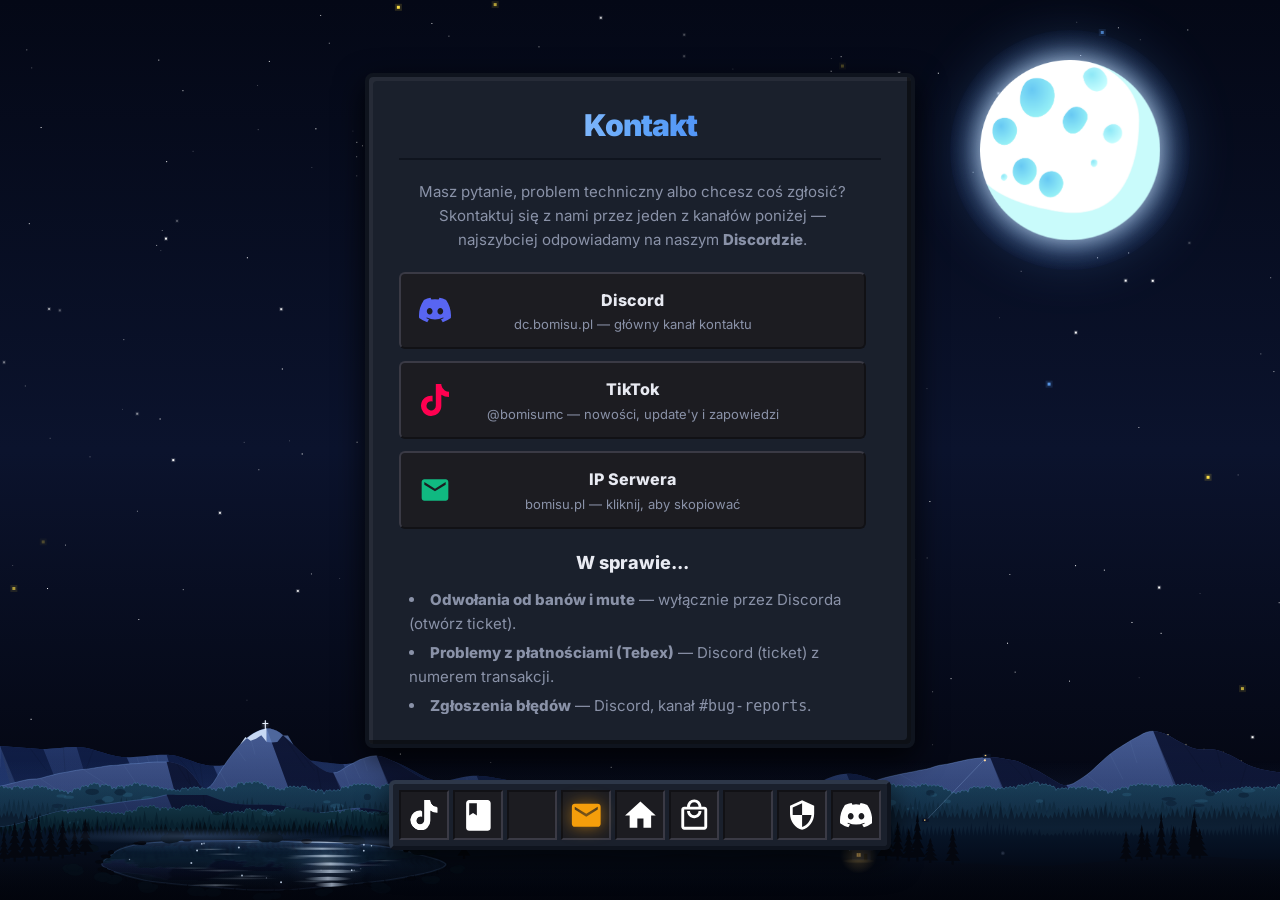
==== commit 6ab28ddc: "Add files via upload fix: remove fixed scenery height limit Scenery now uses SVG aspect ratio inste" ====
--- a/kontakt.html
+++ b/kontakt.html
@@ -63,7 +63,7 @@
 <link rel="prefetch" href="polityka-prywatnosci.html">
 <link rel="prefetch" href="sklep.html">
 <link rel="preload" href="assets/fonts/inter-latin-400.woff2" as="font" type="font/woff2" crossorigin>
-<link rel="stylesheet" href="assets/style.css?v=20">
+<link rel="stylesheet" href="assets/style.css?v=21">
 <style>
 .contact-icon {
     fill: #f59e0b;
--- a/assets/style.css
+++ b/assets/style.css
@@ -218,9 +218,12 @@
   left: 0;
   right: 0;
   bottom: 0;
-  height: clamp(170px, 33vh, 360px);
+  width: 100%;
+  height: auto;
+  aspect-ratio: 1920 / 320;
   pointer-events: none;
   z-index: 2;
+  overflow: hidden;
 }
 
 .scenery > div {
@@ -240,10 +243,6 @@
 }
 
 @media (max-width: 700px) {
-  .scenery {
-    height: clamp(150px, 22vh, 230px);
-  }
-
   .scenery > div {
     background-position: 8% bottom;
   }
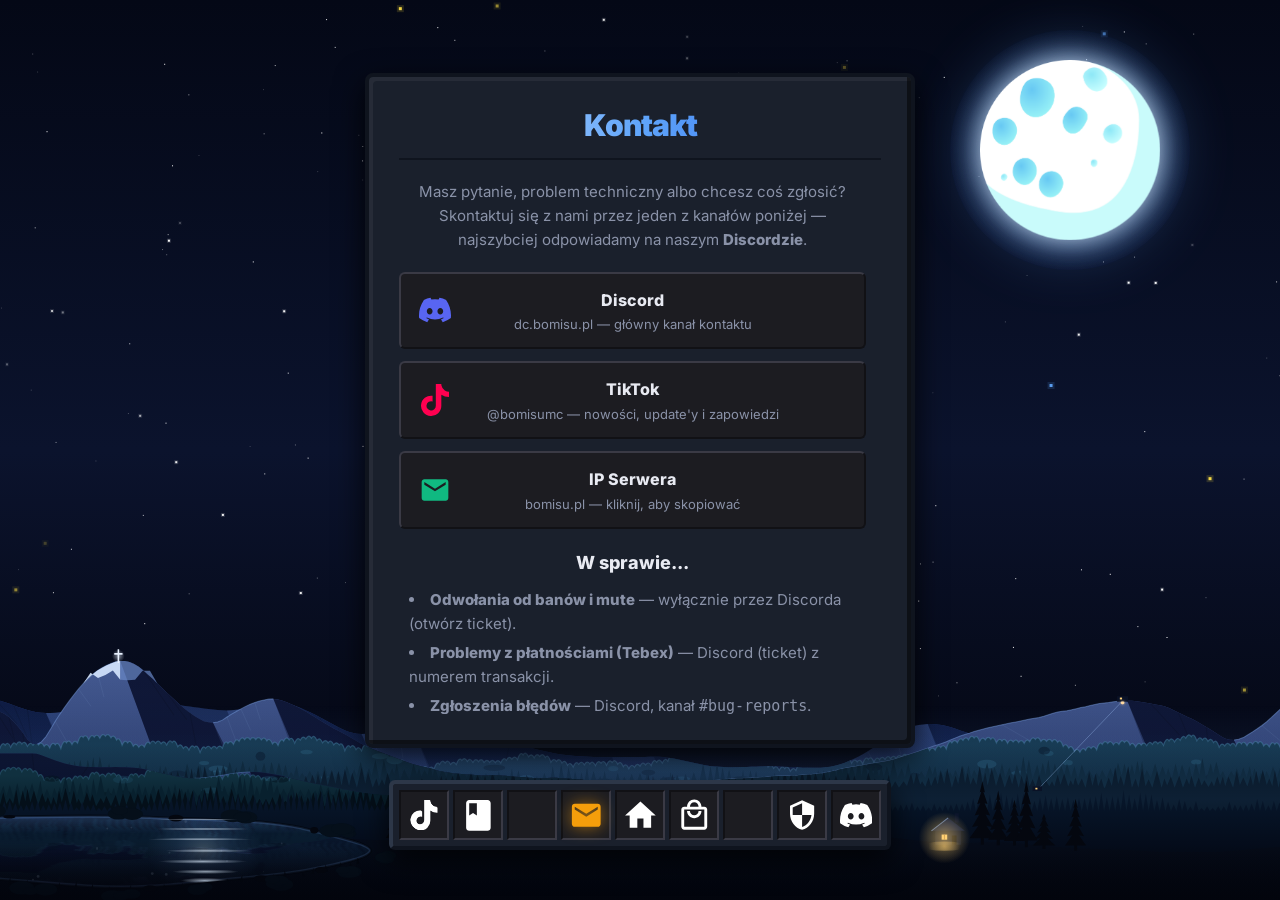
==== commit 9042814d: "added little animations for bc added little animations for bc" ====
--- a/kontakt.html
+++ b/kontakt.html
@@ -56,14 +56,13 @@
 </script>
 <link rel="preload" href="assets/moon.png" as="image">
 <link rel="preload" as="image" href="assets/mountains-lake.svg">
-<link rel="preload" as="image" href="assets/lake-shimmer.svg">
 <link rel="preload" href="background.js?v=15" as="script">
 <link rel="prefetch" href="index.html">
 <link rel="prefetch" href="regulamin.html">
 <link rel="prefetch" href="polityka-prywatnosci.html">
 <link rel="prefetch" href="sklep.html">
 <link rel="preload" href="assets/fonts/inter-latin-400.woff2" as="font" type="font/woff2" crossorigin>
-<link rel="stylesheet" href="assets/style.css?v=21">
+<link rel="stylesheet" href="assets/style.css?v=22">
 <style>
 .contact-icon {
     fill: #f59e0b;
@@ -157,7 +156,7 @@
 
   <div class="space-bg" id="space-bg">
     <canvas id="starfield" aria-hidden="true"></canvas>
-    <div class="scenery" aria-hidden="true"><div class="scenery-land"></div><div class="scenery-water"></div></div>
+    <div class="scenery" aria-hidden="true"><div class="scenery-land"></div></div>
   </div>
 
   <div class="moon-container" id="moon">
@@ -312,6 +311,7 @@
   </div><!-- /.ui-layer -->
 
 <script src="background.js?v=15"></script>
+<script src="assets/scenery-fx.js?v=1" defer></script>
 <script>
   // ====== KOPIUJ IP (karta kontaktowa) ======
   function copyContactIP() {
--- a/assets/style.css
+++ b/assets/style.css
@@ -218,32 +218,24 @@
   left: 0;
   right: 0;
   bottom: 0;
-  width: 100%;
-  height: auto;
-  aspect-ratio: 1920 / 320;
+  height: clamp(170px, 33vh, 360px);
+  overflow: hidden;
   pointer-events: none;
   z-index: 2;
-  overflow: hidden;
-}
-
-.scenery > div {
+}
+
+.scenery-land {
   position: absolute;
   inset: 0;
-  background-repeat: no-repeat;
-  background-size: cover;
-  background-position: bottom center;
-}
-
-.scenery-land {
-  background-image: url('mountains-lake.svg');
-}
-
-.scenery-water {
-  background-image: url('lake-shimmer.svg');
+  background: url('mountains-lake.svg') 50% bottom / cover no-repeat;
 }
 
 @media (max-width: 700px) {
-  .scenery > div {
+  .scenery {
+    height: clamp(150px, 22vh, 230px);
+  }
+
+  .scenery-land {
     background-position: 8% bottom;
   }
 }
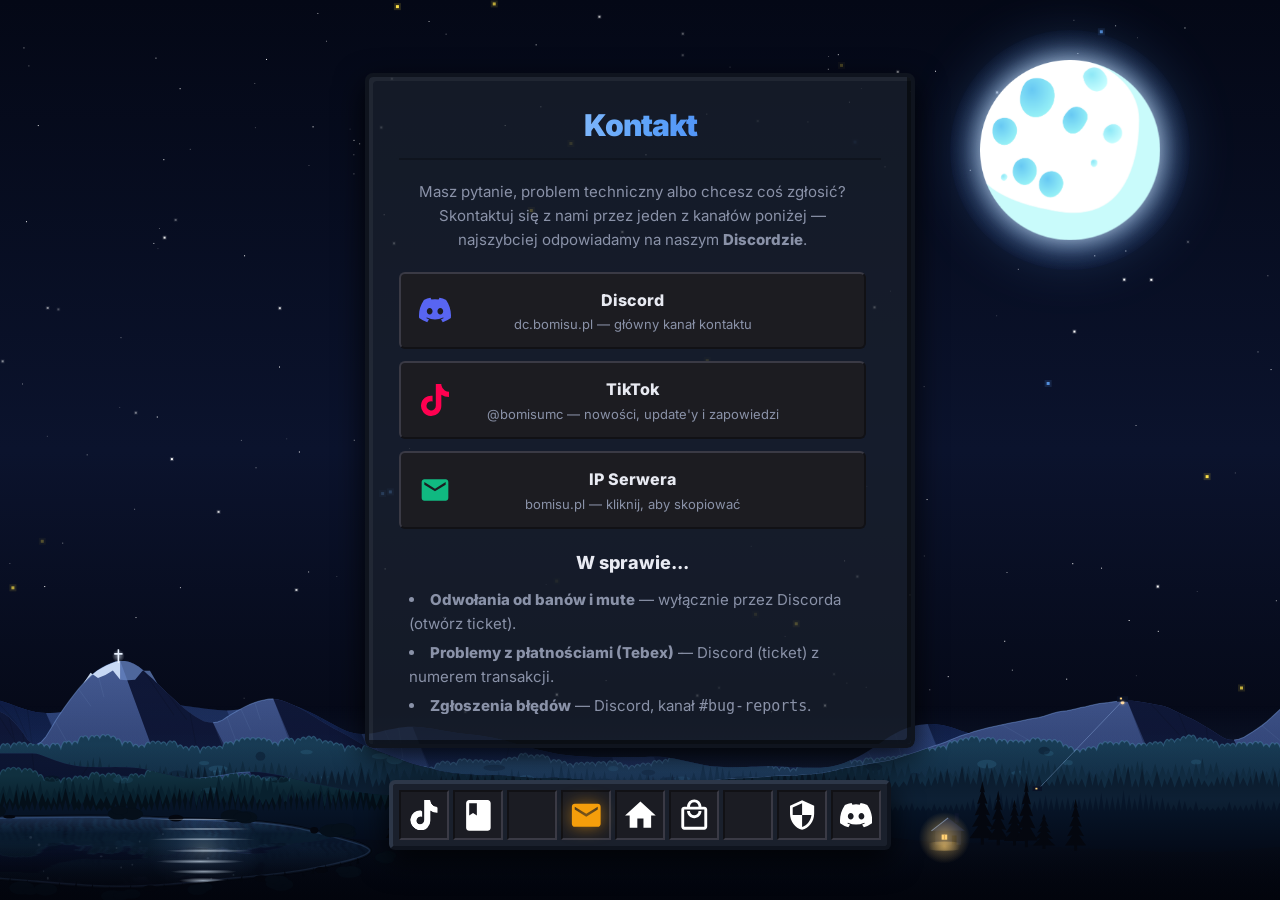
==== commit 2e554267: "Add files via upload added transparent gui for all htmls" ====
--- a/kontakt.html
+++ b/kontakt.html
@@ -62,7 +62,7 @@
 <link rel="prefetch" href="polityka-prywatnosci.html">
 <link rel="prefetch" href="sklep.html">
 <link rel="preload" href="assets/fonts/inter-latin-400.woff2" as="font" type="font/woff2" crossorigin>
-<link rel="stylesheet" href="assets/style.css?v=22">
+<link rel="stylesheet" href="assets/style.css?v=26">
 <style>
 .contact-icon {
     fill: #f59e0b;
--- a/assets/style.css
+++ b/assets/style.css
@@ -369,7 +369,7 @@
 }
 
 .mc-panel {
-  background: var(--panel-bg);
+  background: rgba(26, 32, 44, 0.75);
   border: 4px solid var(--panel-border);
   box-shadow: inset -4px -4px 0px rgba(0,0,0,0.5), inset 4px 4px 0px rgba(255,255,255,0.05), 0 10px 30px rgba(0,0,0,0.8);
   border-radius: 8px;
@@ -448,7 +448,7 @@
 
 .slot {
   width: 50px; height: 50px;
-  background-color: var(--slot-bg);
+  background-color: rgba(28, 28, 33, 0.8);
   border-top: 2px solid var(--slot-border-light);
   border-left: 2px solid var(--slot-border-light);
   border-bottom: 2px solid var(--slot-border-dark);
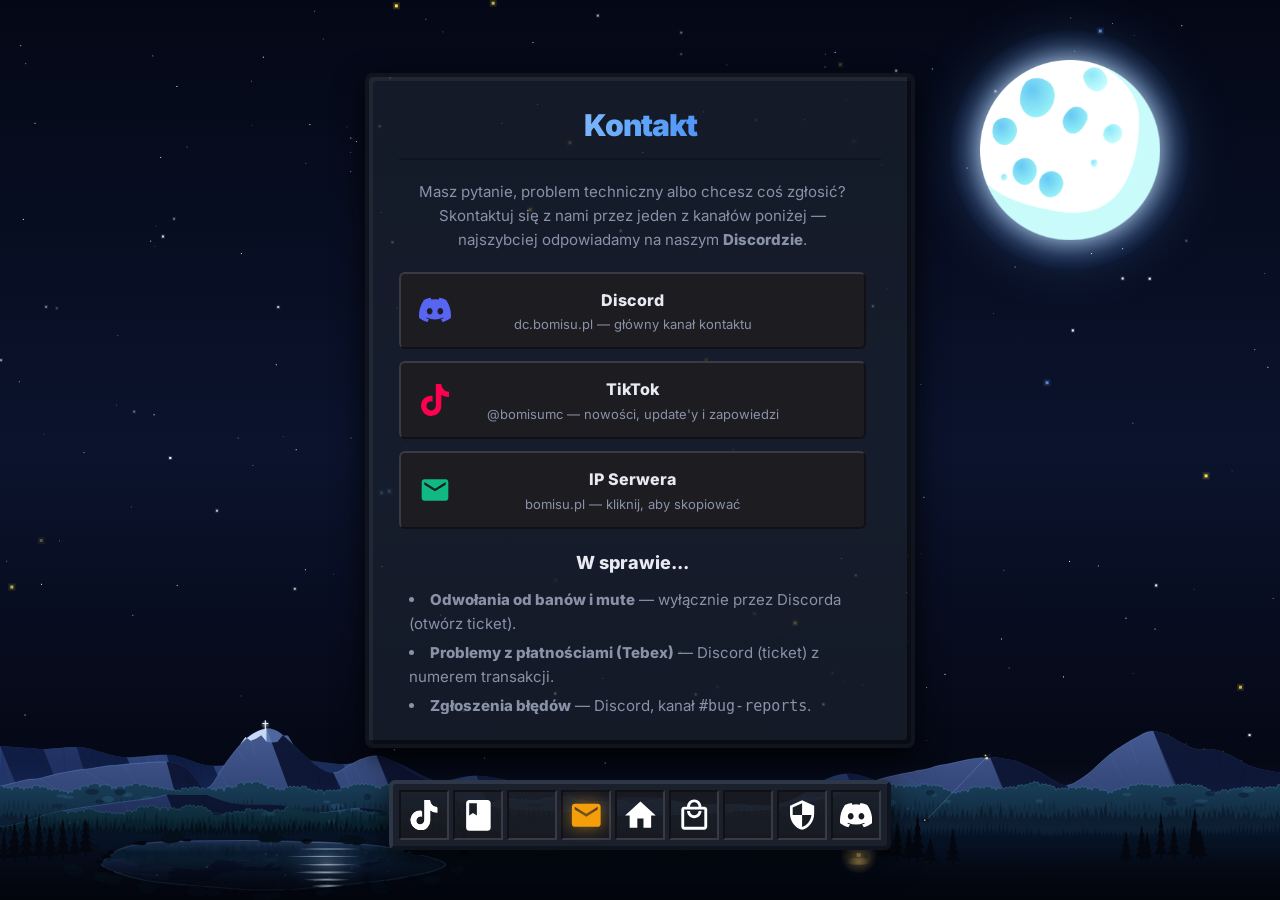
==== commit cca1f950: "Add files via upload fix: gradient nieba na telefonach  Panel zasłaniał środek gradientu na wąskic" ====
--- a/kontakt.html
+++ b/kontakt.html
@@ -62,7 +62,7 @@
 <link rel="prefetch" href="polityka-prywatnosci.html">
 <link rel="prefetch" href="sklep.html">
 <link rel="preload" href="assets/fonts/inter-latin-400.woff2" as="font" type="font/woff2" crossorigin>
-<link rel="stylesheet" href="assets/style.css?v=26">
+<link rel="stylesheet" href="assets/style.css?v=30">
 <style>
 .contact-icon {
     fill: #f59e0b;
--- a/assets/style.css
+++ b/assets/style.css
@@ -218,7 +218,9 @@
   left: 0;
   right: 0;
   bottom: 0;
-  height: clamp(170px, 33vh, 360px);
+  /* Wysokość wynika z proporcji panoramy (1920×320), więc góry
+     nie są przycinane od góry na szerokich ekranach. */
+  height: max(170px, calc(100vw * 320 / 1920));
   overflow: hidden;
   pointer-events: none;
   z-index: 2;
@@ -231,8 +233,11 @@
 }
 
 @media (max-width: 700px) {
-  .scenery {
-    height: clamp(150px, 22vh, 230px);
+  /* Na telefonach panel zajmuje prawie całą szerokość i zasłania środek
+     gradientu nieba, więc rozjaśnienie przenosimy wyżej — w pas widoczny
+     nad panelem. */
+  .space-bg {
+    background: linear-gradient(180deg, #03060f 0%, #0f1c42 16%, #0b132d 50%, #02030a 100%);
   }
 
   .scenery-land {
@@ -433,15 +438,46 @@
 }
 
 .hotbar {
+  --hb-pad: 6px;
+  --hb-gap: 4px;
+  --hb-slot: calc((100% - 2 * var(--hb-pad) - 8 * var(--hb-gap)) / 9);
+
   display: grid;
   grid-template-columns: repeat(9, 1fr);
-  gap: 4px;
-  background-color: var(--panel-bg);
+  gap: var(--hb-gap);
+
+  /* Wypełnienie ramki i przerw między slotami. Pola slotów pozostają
+     przezroczyste, żeby prześwitywało przez nie tło strony. */
+  background-color: transparent;
+  background-image:
+    linear-gradient(var(--panel-bg), var(--panel-bg)),
+    linear-gradient(var(--panel-bg), var(--panel-bg)),
+    linear-gradient(var(--panel-bg), var(--panel-bg)),
+    linear-gradient(var(--panel-bg), var(--panel-bg)),
+    repeating-linear-gradient(90deg,
+      transparent 0 var(--hb-slot),
+      var(--panel-bg) var(--hb-slot) calc(var(--hb-slot) + var(--hb-gap))
+    );
+  background-size:
+    100% var(--hb-pad),
+    100% var(--hb-pad),
+    var(--hb-pad) 100%,
+    var(--hb-pad) 100%,
+    100% 100%;
+  background-position:
+    0 0,
+    0 100%,
+    0 0,
+    100% 0,
+    var(--hb-pad) 0;
+  background-repeat: no-repeat, no-repeat, no-repeat, no-repeat, repeat-x;
+  background-origin: padding-box;
+
   border-top: 4px solid #2d3748;
   border-left: 4px solid #2d3748;
   border-bottom: 4px solid var(--panel-border);
   border-right: 4px solid var(--panel-border);
-  padding: 6px;
+  padding: var(--hb-pad);
   border-radius: 6px;
   box-shadow: 0 10px 30px rgba(0,0,0,0.8);
 }
@@ -461,7 +497,7 @@
   align-items: center;
 }
 
-.slot:hover { background-color: #3a3a45; box-shadow: inset 0 0 10px rgba(79, 141, 255, 0.5); }
+.slot:hover { background-color: rgba(58, 58, 69, 0.8); box-shadow: inset 0 0 10px rgba(79, 141, 255, 0.5); }
 
 /* Sloty hotbaru pełniące rolę linku: zerujemy domyślne style przeglądarki. */
 .slot[role="link"] { color: inherit; text-decoration: none; }
@@ -572,7 +608,7 @@
   .rules-text { font-size: 13px; }
 
   .bottom-bar { padding-left: 5px; padding-right: 5px; }
-  .hotbar { width: 100%; padding: 4px; gap: 2px; border-width: 3px; }
+  .hotbar { --hb-pad: 4px; --hb-gap: 2px; width: 100%; border-width: 3px; }
   .slot { width: 100%; height: auto; aspect-ratio: 1 / 1; border-width: 1px; }
 
   .tooltip { display: none; }
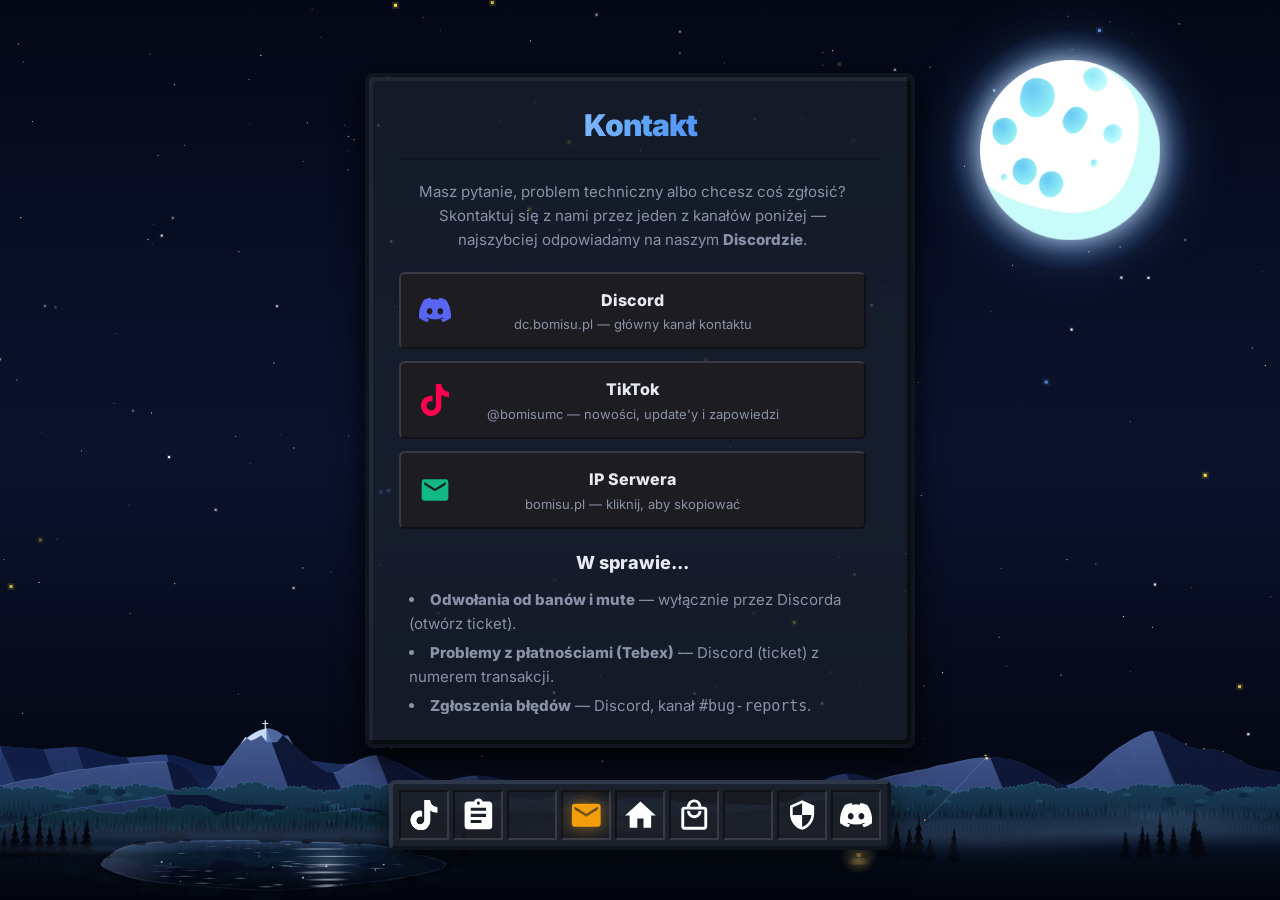
==== commit 69fc3f1a: "feat: płynna mgła i fale między podstronami Scena tła zachowuje ten sam układ i fazę animacji po prz" ====
--- a/kontakt.html
+++ b/kontakt.html
@@ -62,7 +62,7 @@
 <link rel="prefetch" href="polityka-prywatnosci.html">
 <link rel="prefetch" href="sklep.html">
 <link rel="preload" href="assets/fonts/inter-latin-400.woff2" as="font" type="font/woff2" crossorigin>
-<link rel="stylesheet" href="assets/style.css?v=30">
+<link rel="stylesheet" href="assets/style.css?v=34">
 <style>
 .contact-icon {
     fill: #f59e0b;
@@ -101,14 +101,12 @@
   }
   .contact-card:hover {
     background: #252530;
-    transform: translateX(4px);
   }
   .contact-card > svg {
     width: 32px; height: 32px;
     flex-shrink: 0;
     transition: transform 0.2s ease;
   }
-  .contact-card:hover > svg { transform: scale(1.1); }
   .contact-card h3 {
     font-size: 16px;
     font-weight: 800;
@@ -156,8 +154,10 @@
 
   <div class="space-bg" id="space-bg">
     <canvas id="starfield" aria-hidden="true"></canvas>
-    <div class="scenery" aria-hidden="true"><div class="scenery-land"></div></div>
+    <div class="scenery" aria-hidden="true"><div class="scenery-land"></div><div class="scenery-fog-base"></div></div>
   </div>
+
+  <script src="assets/scenery-fx.js?v=3"></script>
 
   <div class="moon-container" id="moon">
     <div class="moon-glow"></div>
@@ -242,7 +242,7 @@
 
         <div class="slot rules-slot" role="link" tabindex="0" data-href="regulamin.html" aria-label="Regulamin">
           <svg aria-hidden="true" class="rules-icon" viewBox="0 0 24 24" xmlns="http://www.w3.org/2000/svg">
-            <path d="M18 2H6c-1.1 0-2 .9-2 2v16c0 1.1.9 2 2 2h12c1.1 0 2-.9 2-2V4c0-1.1-.9-2-2-2zM6 4h5v8l-2.5-1.5L6 12V4z"/>
+            <path d="M19 3h-4.18C14.4 1.84 13.3 1 12 1c-1.3 0-2.4.84-2.82 2H5c-1.1 0-2 .9-2 2v14c0 1.1.9 2 2 2h14c1.1 0 2-.9 2-2V5c0-1.1-.9-2-2-2zm-7 0c.55 0 1 .45 1 1s-.45 1-1 1-1-.45-1-1 .45-1 1-1zm2 14H7v-2h7v2zm3-4H7v-2h10v2zm0-4H7V7h10v2z"/>
           </svg>
           <div class="tooltip">
             <div class="tooltip-title">Regulamin</div>
@@ -311,7 +311,6 @@
   </div><!-- /.ui-layer -->
 
 <script src="background.js?v=15"></script>
-<script src="assets/scenery-fx.js?v=1" defer></script>
 <script>
   // ====== KOPIUJ IP (karta kontaktowa) ======
   function copyContactIP() {
--- a/assets/style.css
+++ b/assets/style.css
@@ -230,6 +230,25 @@
   position: absolute;
   inset: 0;
   background: url('mountains-lake.svg') 50% bottom / cover no-repeat;
+}
+
+/* Delikatna, stała mgła obecna już w pierwszej klatce strony. Dzięki niej
+   jezioro nie zostaje bez mgły, zanim skrypt zbuduje animowaną warstwę. */
+.scenery-fog-base {
+  position: absolute;
+  left: -4%;
+  right: -4%;
+  top: 51%;
+  height: 30%;
+  pointer-events: none;
+  background:
+    radial-gradient(ellipse 34% 30% at 12% 58%, rgba(148, 184, 242, .26) 0%, rgba(148, 184, 242, 0) 72%),
+    radial-gradient(ellipse 28% 26% at 30% 64%, rgba(168, 199, 246, .20) 0%, rgba(168, 199, 246, 0) 72%),
+    radial-gradient(ellipse 36% 30% at 51% 56%, rgba(148, 184, 242, .24) 0%, rgba(148, 184, 242, 0) 72%),
+    radial-gradient(ellipse 32% 28% at 72% 62%, rgba(168, 199, 246, .20) 0%, rgba(168, 199, 246, 0) 72%),
+    radial-gradient(ellipse 30% 32% at 90% 58%, rgba(148, 184, 242, .24) 0%, rgba(148, 184, 242, 0) 72%);
+  filter: blur(5px);
+  opacity: .8;
 }
 
 @media (max-width: 700px) {
@@ -517,13 +536,13 @@
 .contact-slot:hover .contact-icon { transform: scale(1.15); fill: #f59e0b; filter: drop-shadow(0 0 8px rgba(245, 158, 11, 0.8)); }
 
 .shop-icon { width: 75%; height: 75%; fill: #ffffff; transition: transform 0.2s, filter 0.2s, fill 0.2s; }
-.shop-slot:hover .shop-icon { transform: scale(1.15); fill: var(--shop-blue); filter: drop-shadow(0 0 8px rgba(79, 141, 255, 0.8)); }
+.shop-slot:hover .shop-icon { transform: scale(1.15); fill: #4ade80; filter: drop-shadow(0 0 8px rgba(74, 222, 128, 0.85)); }
 
 .home-icon { width: 80%; height: 80%; fill: #ffffff; transition: transform 0.2s, filter 0.2s, fill 0.2s; }
 .home-slot:hover .home-icon { transform: scale(1.15); fill: var(--blue); filter: drop-shadow(0 0 8px rgba(79, 141, 255, 0.8)); }
 
 .privacy-icon { width: 70%; height: 70%; fill: #ffffff; transition: transform 0.2s, filter 0.2s, fill 0.2s; }
-.privacy-slot:hover .privacy-icon { transform: scale(1.15); fill: #4ade80; filter: drop-shadow(0 0 8px rgba(74, 222, 128, 0.8)); }
+.privacy-slot:hover .privacy-icon { transform: scale(1.15); fill: #16a34a; filter: drop-shadow(0 0 10px rgba(34, 197, 94, 0.9)); }
 
 .discord-icon { width: 70%; height: 70%; fill: #ffffff; transition: transform 0.2s, filter 0.2s, fill 0.2s; }
 .discord-slot:hover .discord-icon { transform: scale(1.15); fill: #5865F2; filter: drop-shadow(0 0 8px rgba(88, 101, 242, 0.8)); }
@@ -583,13 +602,13 @@
 .shop-slot .tooltip::after { right: auto; left: 50%; transform: translateX(-50%); }
 .shop-slot:hover .tooltip,
 .shop-slot:focus-visible .tooltip { transform: translate(-50%, 0); }
-.shop-slot .tooltip-title { color: var(--shop-blue); }
+.shop-slot .tooltip-title { color: #4ade80; }
 
 .privacy-slot .tooltip { right: auto; left: 50%; transform: translate(-50%, 10px); }
 .privacy-slot .tooltip::after { right: auto; left: 50%; transform: translateX(-50%); }
 .privacy-slot:hover .tooltip,
 .privacy-slot:focus-visible .tooltip { transform: translate(-50%, 0); }
-.privacy-slot .tooltip-title { color: #4ade80; }
+.privacy-slot .tooltip-title { color: #16a34a; }
 
 .home-slot .tooltip { right: auto; left: 50%; transform: translate(-50%, 10px); }
 .home-slot .tooltip::after { right: auto; left: 50%; transform: translateX(-50%); }
